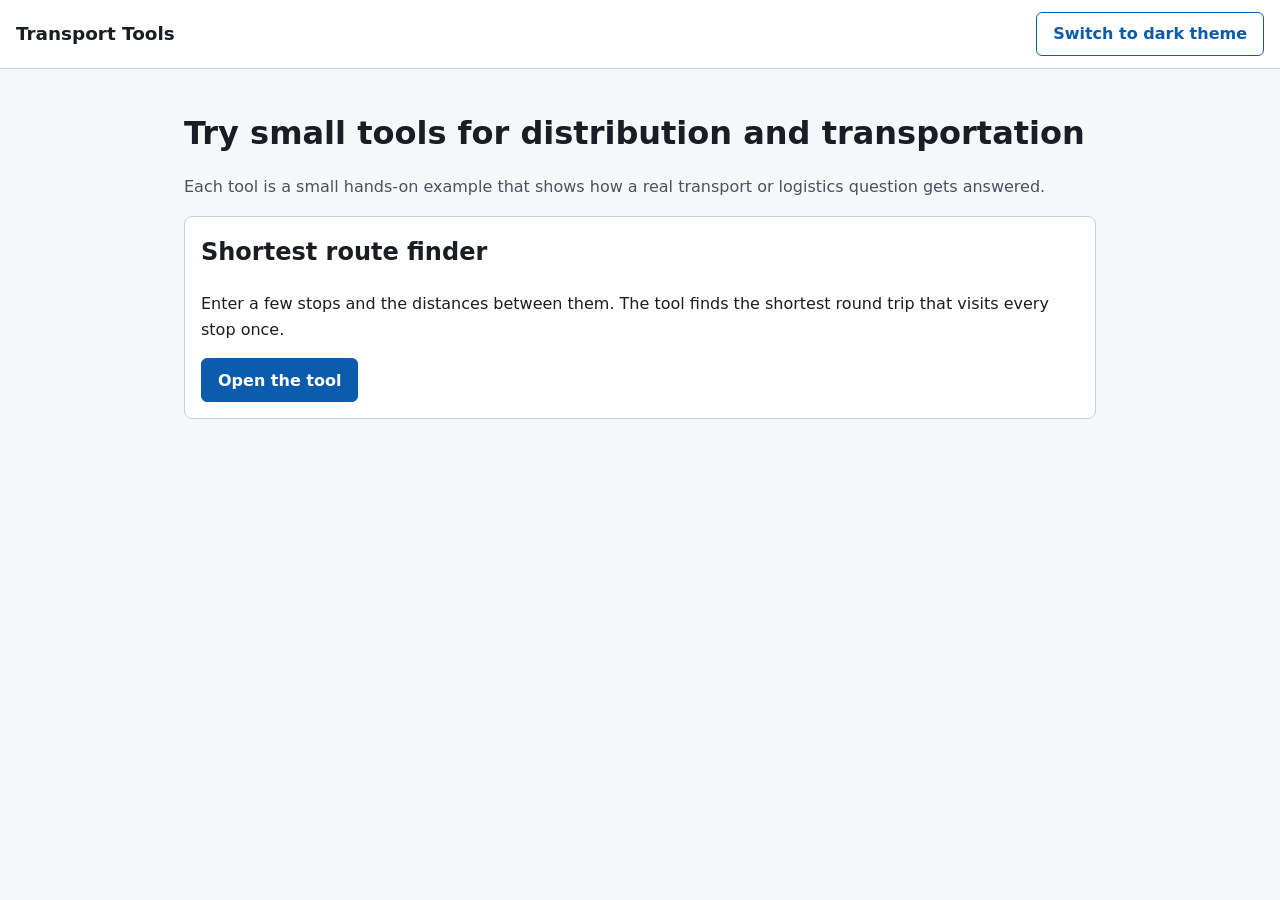
==== index.html @ 82028959 "Add portal home page and shortest route finder tool Co-Authored-By: Claude Sonnet 5.5 <noreply@anthr" ====
<!doctype html>
<html lang="en" data-theme="light">
<head>
  <meta charset="utf-8">
  <meta name="viewport" content="width=device-width, initial-scale=1">
  <title>Transport Tools Portal</title>
  <link rel="stylesheet" href="css/style.css">
  <script src="js/theme.js"></script>
</head>
<body>
  <header class="site-header">
    <a class="brand" href="index.html">Transport Tools</a>
    <button type="button" id="theme-toggle" class="secondary" aria-pressed="false">Switch to dark theme</button>
  </header>

  <main>
    <h1>Try small tools for distribution and transportation</h1>
    <p class="muted">Each tool is a small hands-on example that shows how a real transport or logistics question gets answered.</p>

    <div class="card-grid">
      <article class="card">
        <h2>Shortest route finder</h2>
        <p>Enter a few stops and the distances between them. The tool finds the shortest round trip that visits every stop once.</p>
        <a class="button" href="route-finder.html">Open the tool</a>
      </article>
    </div>
  </main>
</body>
</html>
---- css/style.css ----
/* Colors live in variables so the light and dark themes share one stylesheet. */
:root {
  --bg: #f6f7f9;
  --surface: #ffffff;
  --text: #1a1d23;
  --muted: #4a5160;
  --border: #c9ced8;
  --accent: #0b5cad;
  --accent-text: #ffffff;
  --danger: #b00020;
  --good-bg: #e3f2e6;
  --focus: #0b5cad;
}

:root[data-theme="dark"] {
  --bg: #12151b;
  --surface: #1c2029;
  --text: #eef0f4;
  --muted: #b4bac7;
  --border: #3a4152;
  --accent: #7ab7ff;
  --accent-text: #0a1220;
  --danger: #ff8a9b;
  --good-bg: #1f3a28;
  --focus: #7ab7ff;
}

* { box-sizing: border-box; }

body {
  margin: 0;
  background: var(--bg);
  color: var(--text);
  font: 1rem/1.6 system-ui, -apple-system, "Segoe UI", Roboto, sans-serif;
}

a { color: var(--accent); }

:focus-visible { outline: 3px solid var(--focus); outline-offset: 2px; }

.site-header {
  display: flex;
  flex-wrap: wrap;
  align-items: center;
  justify-content: space-between;
  gap: 0.5rem 1rem;
  padding: 0.75rem 1rem;
  background: var(--surface);
  border-bottom: 1px solid var(--border);
}

.site-header .brand { font-weight: 700; font-size: 1.15rem; color: var(--text); text-decoration: none; }

main { max-width: 60rem; margin: 0 auto; padding: 1rem; }

h1 { line-height: 1.2; }
.muted { color: var(--muted); }

button, .button {
  min-height: 44px;
  padding: 0.5rem 1rem;
  border: 1px solid var(--accent);
  border-radius: 6px;
  background: var(--accent);
  color: var(--accent-text);
  font: inherit;
  font-weight: 600;
  cursor: pointer;
  text-decoration: none;
  display: inline-flex;
  align-items: center;
}

button.secondary { background: transparent; color: var(--accent); }

input, select {
  min-height: 44px;
  width: 100%;
  padding: 0.4rem 0.6rem;
  border: 1px solid var(--border);
  border-radius: 6px;
  background: var(--surface);
  color: var(--text);
  font: inherit;
}

label { font-weight: 600; }

.card-grid {
  display: grid;
  grid-template-columns: repeat(auto-fit, minmax(16rem, 1fr));
  gap: 1rem;
}

.card, .panel {
  padding: 1rem;
  background: var(--surface);
  border: 1px solid var(--border);
  border-radius: 8px;
}

.card h2 { margin-top: 0; }

.panel { margin-bottom: 1rem; }
.panel h2 { margin-top: 0; }

.stop-row { display: flex; gap: 0.5rem; margin-bottom: 0.5rem; }
.stop-row input { flex: 1; }
.stop-row button { flex: none; }

.field { margin: 0.75rem 0; }
.field select { max-width: 20rem; }

.table-scroll { overflow-x: auto; }

table { border-collapse: collapse; width: 100%; }
th, td { padding: 0.4rem; border: 1px solid var(--border); text-align: left; }
td input { min-width: 5rem; }
td.na { background: var(--bg); color: var(--muted); text-align: center; }

.error { color: var(--danger); font-weight: 600; }

.result { padding: 1rem; background: var(--good-bg); border-radius: 8px; }
.result .route { font-size: 1.15rem; font-weight: 700; overflow-wrap: anywhere; }

@media (min-width: 48rem) {
  main { padding: 1.5rem; }
}
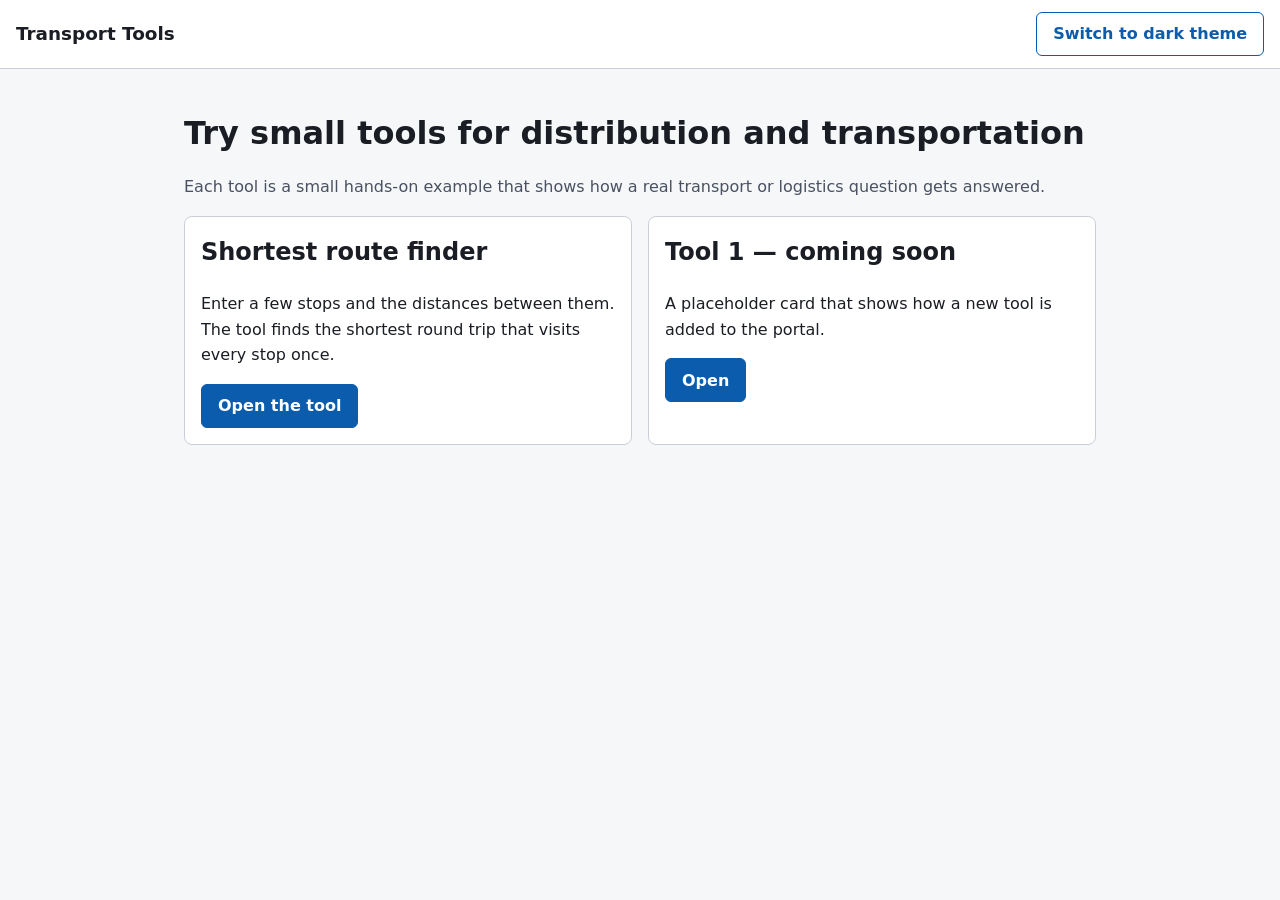
==== commit bf5769de: "Add placeholder Tool 1 card and page; mark portal step done in Feature Plan Co-Authored-By: Claude S" ====
--- a/index.html
+++ b/index.html
@@ -23,6 +23,12 @@
         <p>Enter a few stops and the distances between them. The tool finds the shortest round trip that visits every stop once.</p>
         <a class="button" href="route-finder.html">Open the tool</a>
       </article>
+
+      <article class="card">
+        <h2>Tool 1 &mdash; coming soon</h2>
+        <p>A placeholder card that shows how a new tool is added to the portal.</p>
+        <a class="button" href="tool-1.html">Open</a>
+      </article>
     </div>
   </main>
 </body>
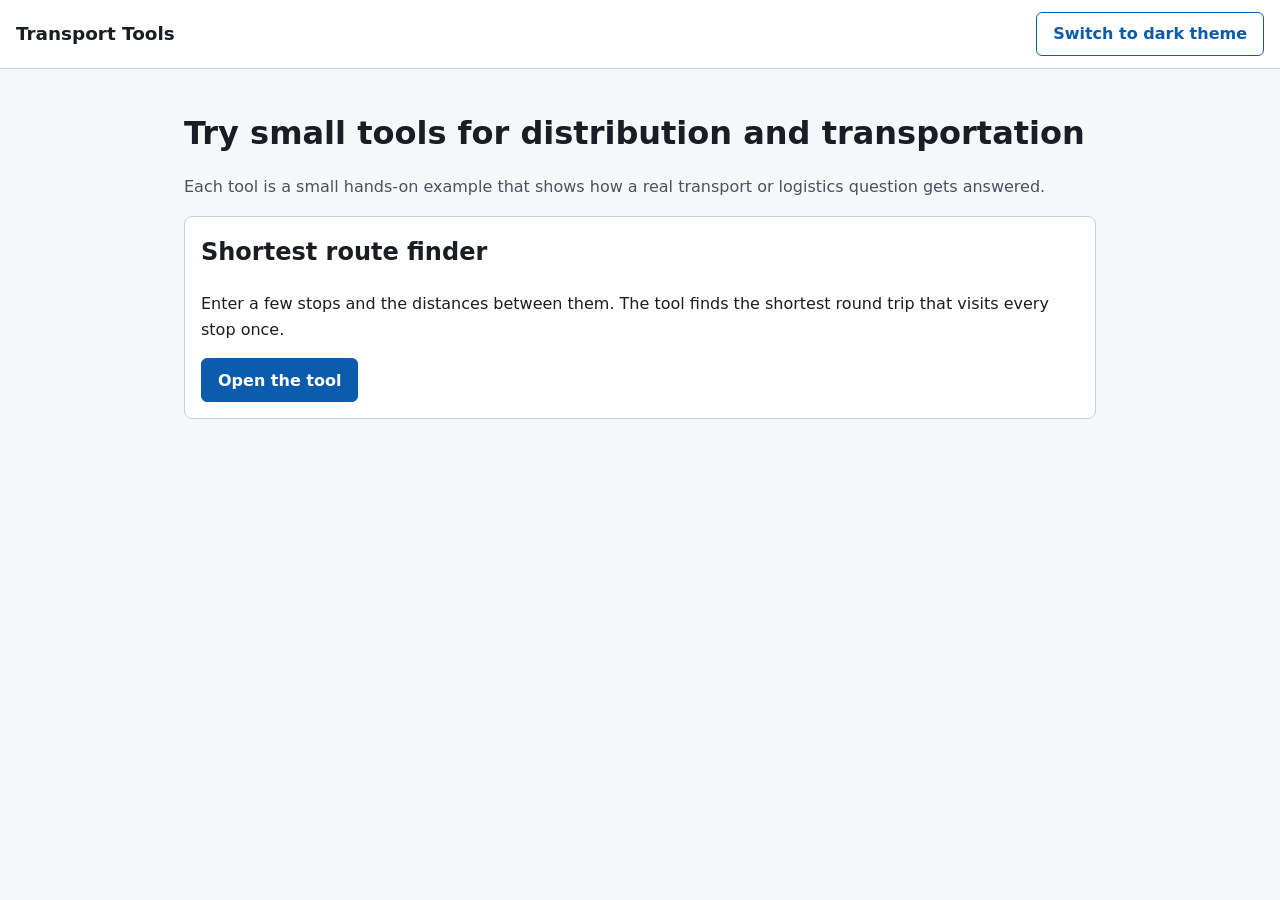
==== commit 0dafde8c: "Replace Tool 1 placeholder with the shortest route finder Co-Authored-By: Claude Sonnet 5.5 <noreply" ====
--- a/index.html
+++ b/index.html
@@ -21,13 +21,7 @@
       <article class="card">
         <h2>Shortest route finder</h2>
         <p>Enter a few stops and the distances between them. The tool finds the shortest round trip that visits every stop once.</p>
-        <a class="button" href="route-finder.html">Open the tool</a>
-      </article>
-
-      <article class="card">
-        <h2>Tool 1 &mdash; coming soon</h2>
-        <p>A placeholder card that shows how a new tool is added to the portal.</p>
-        <a class="button" href="tool-1.html">Open</a>
+        <a class="button" href="tool-1.html">Open the tool</a>
       </article>
     </div>
   </main>
